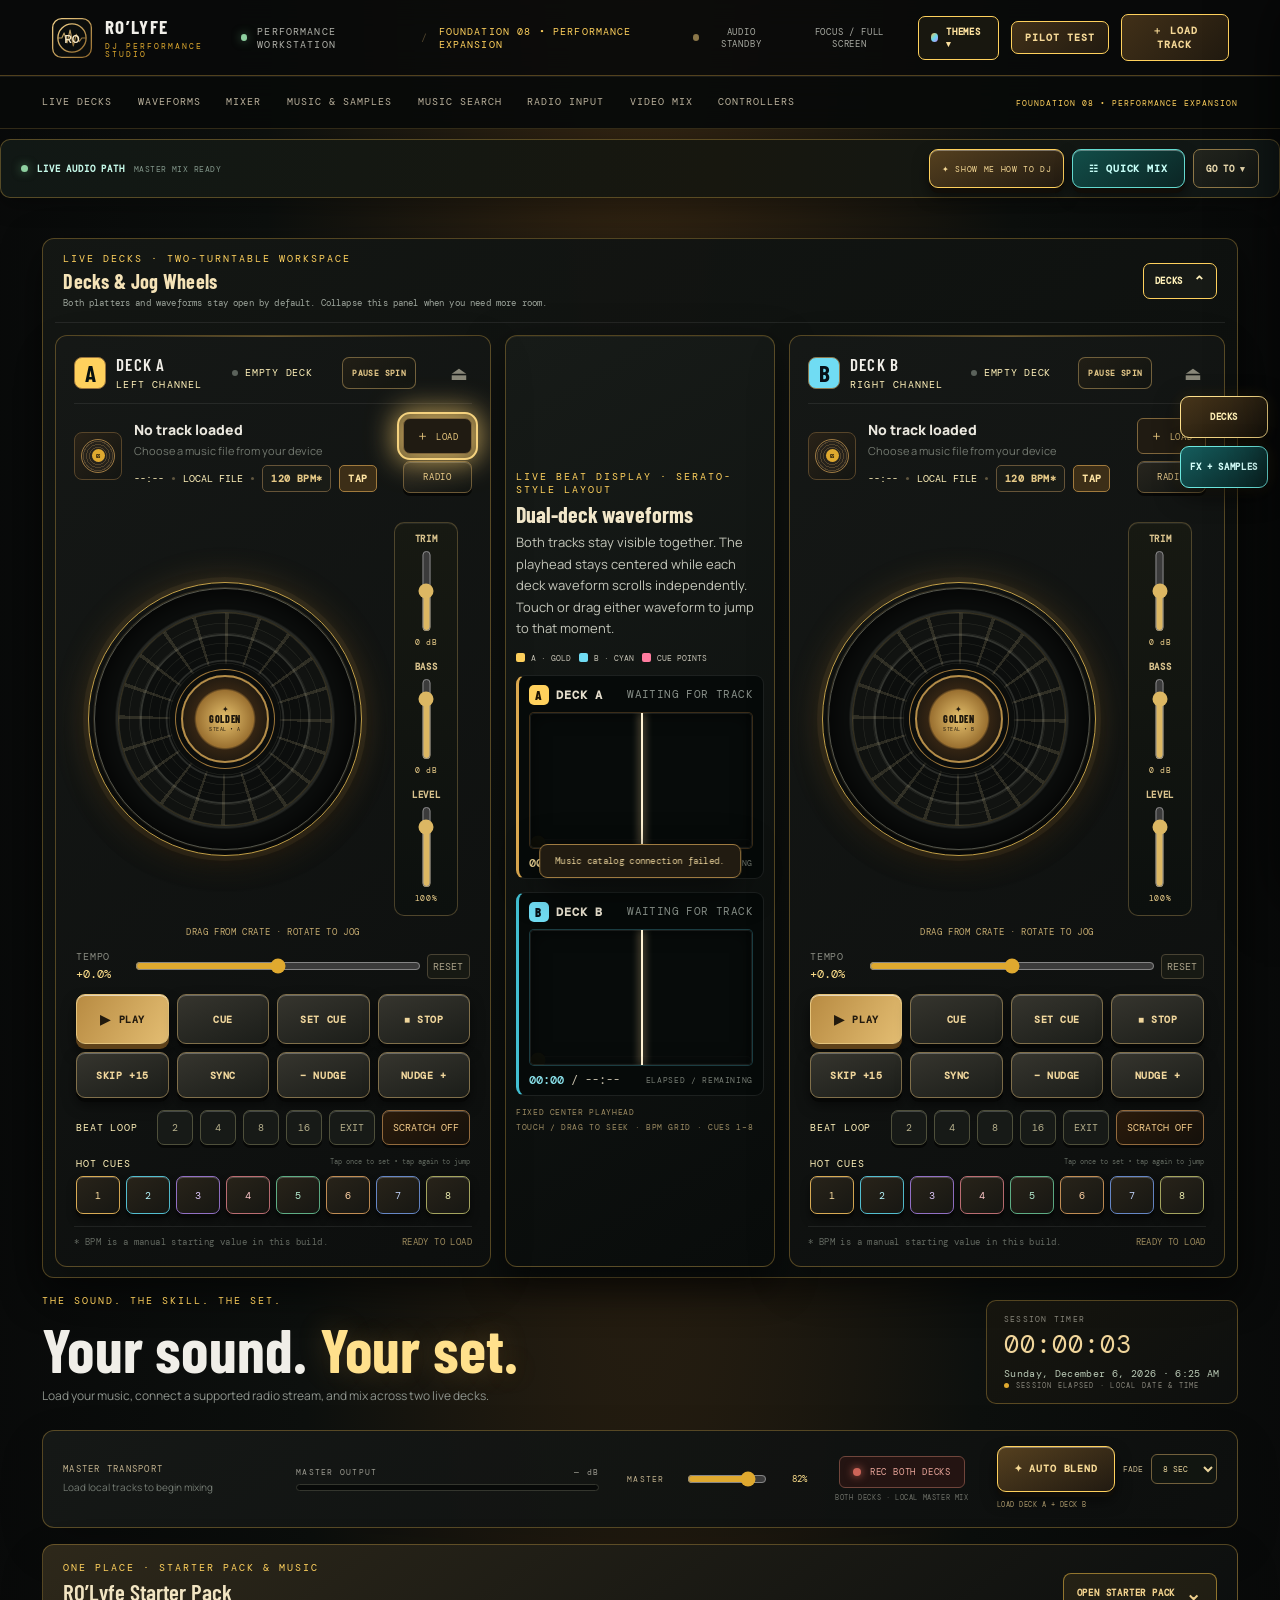
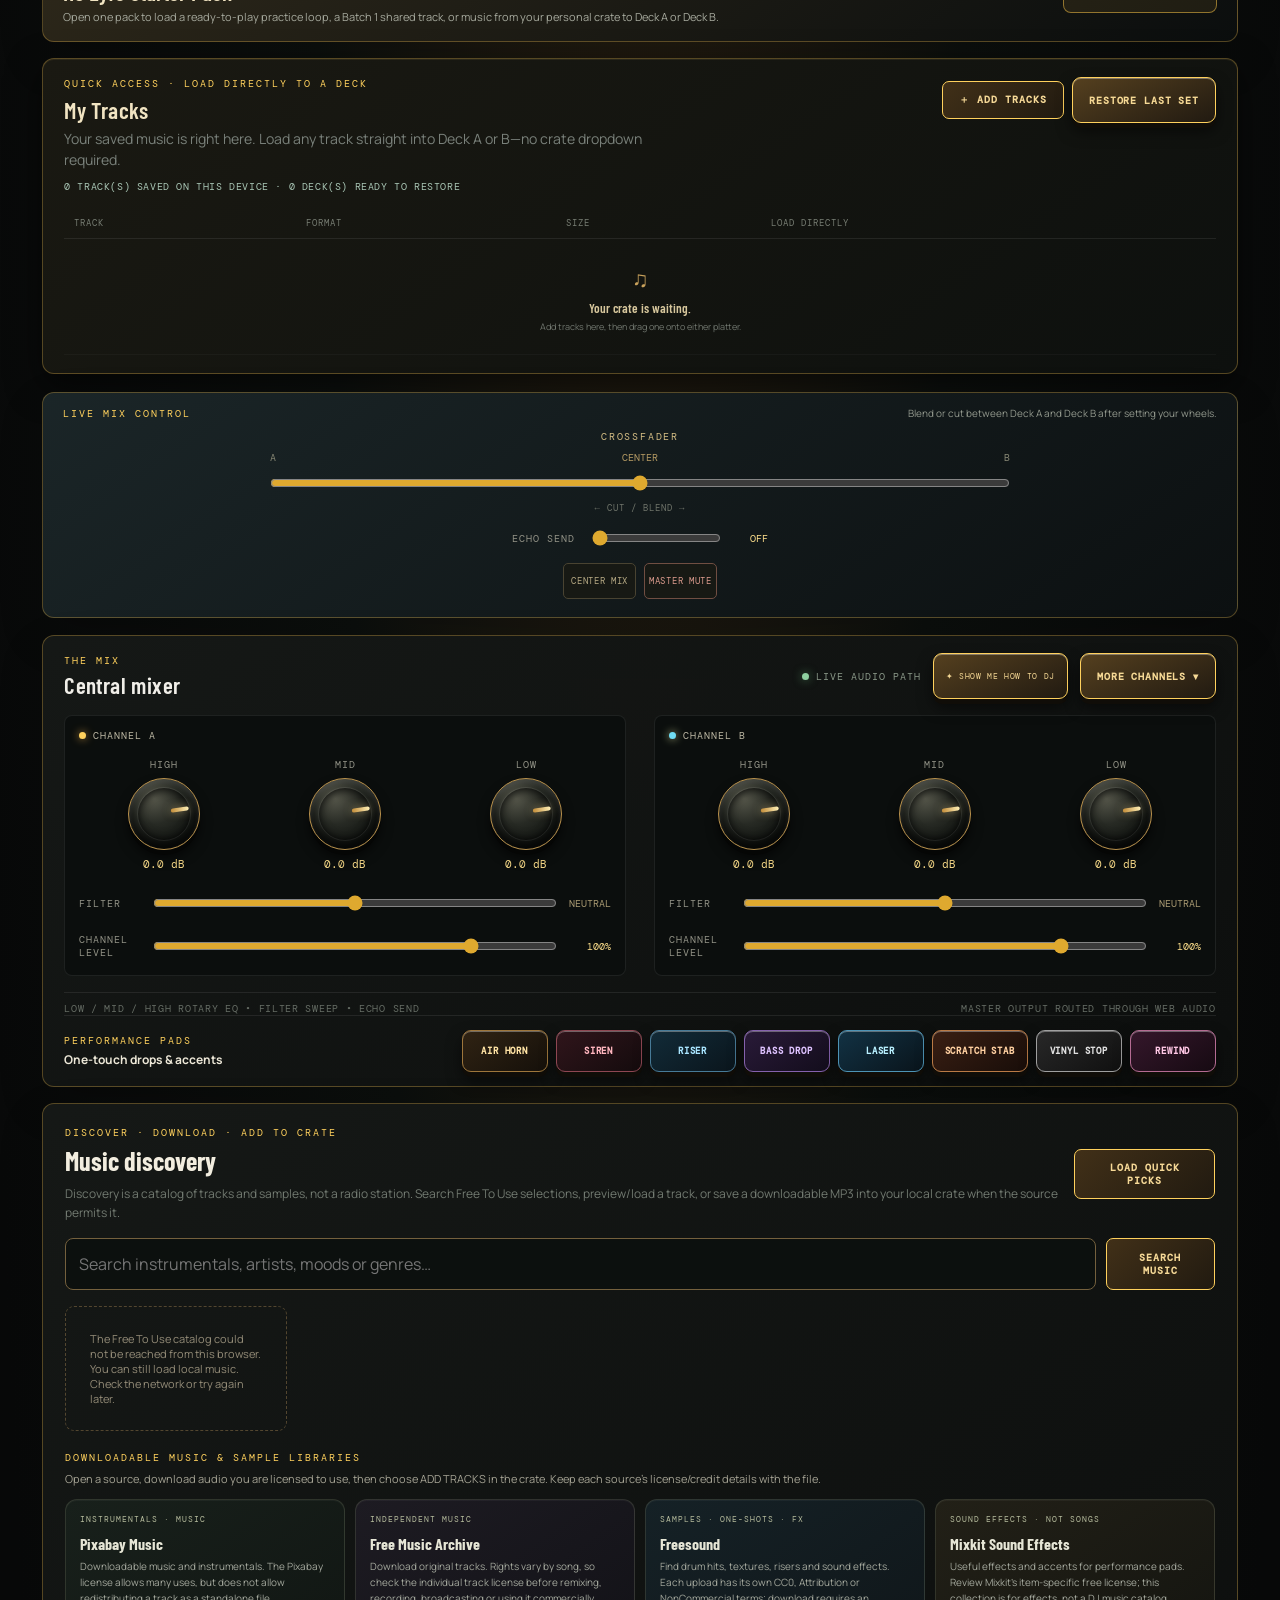
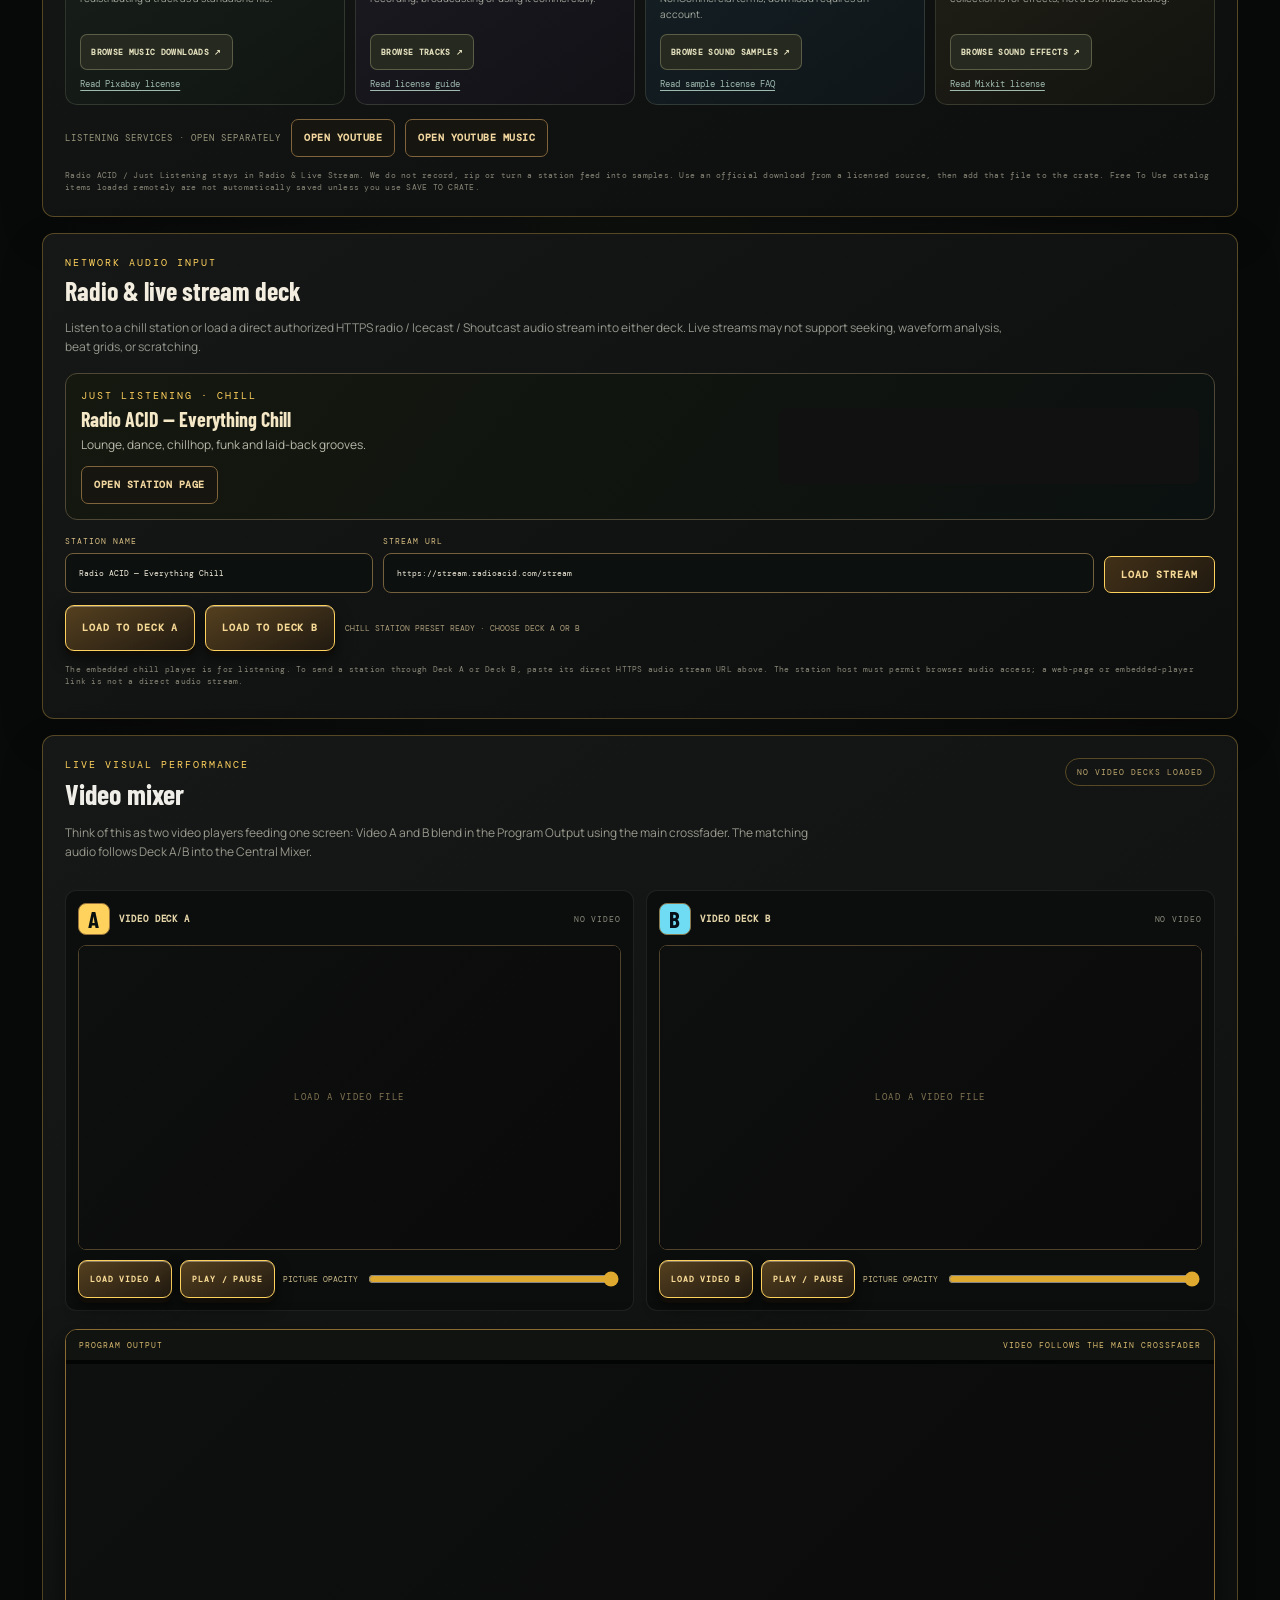
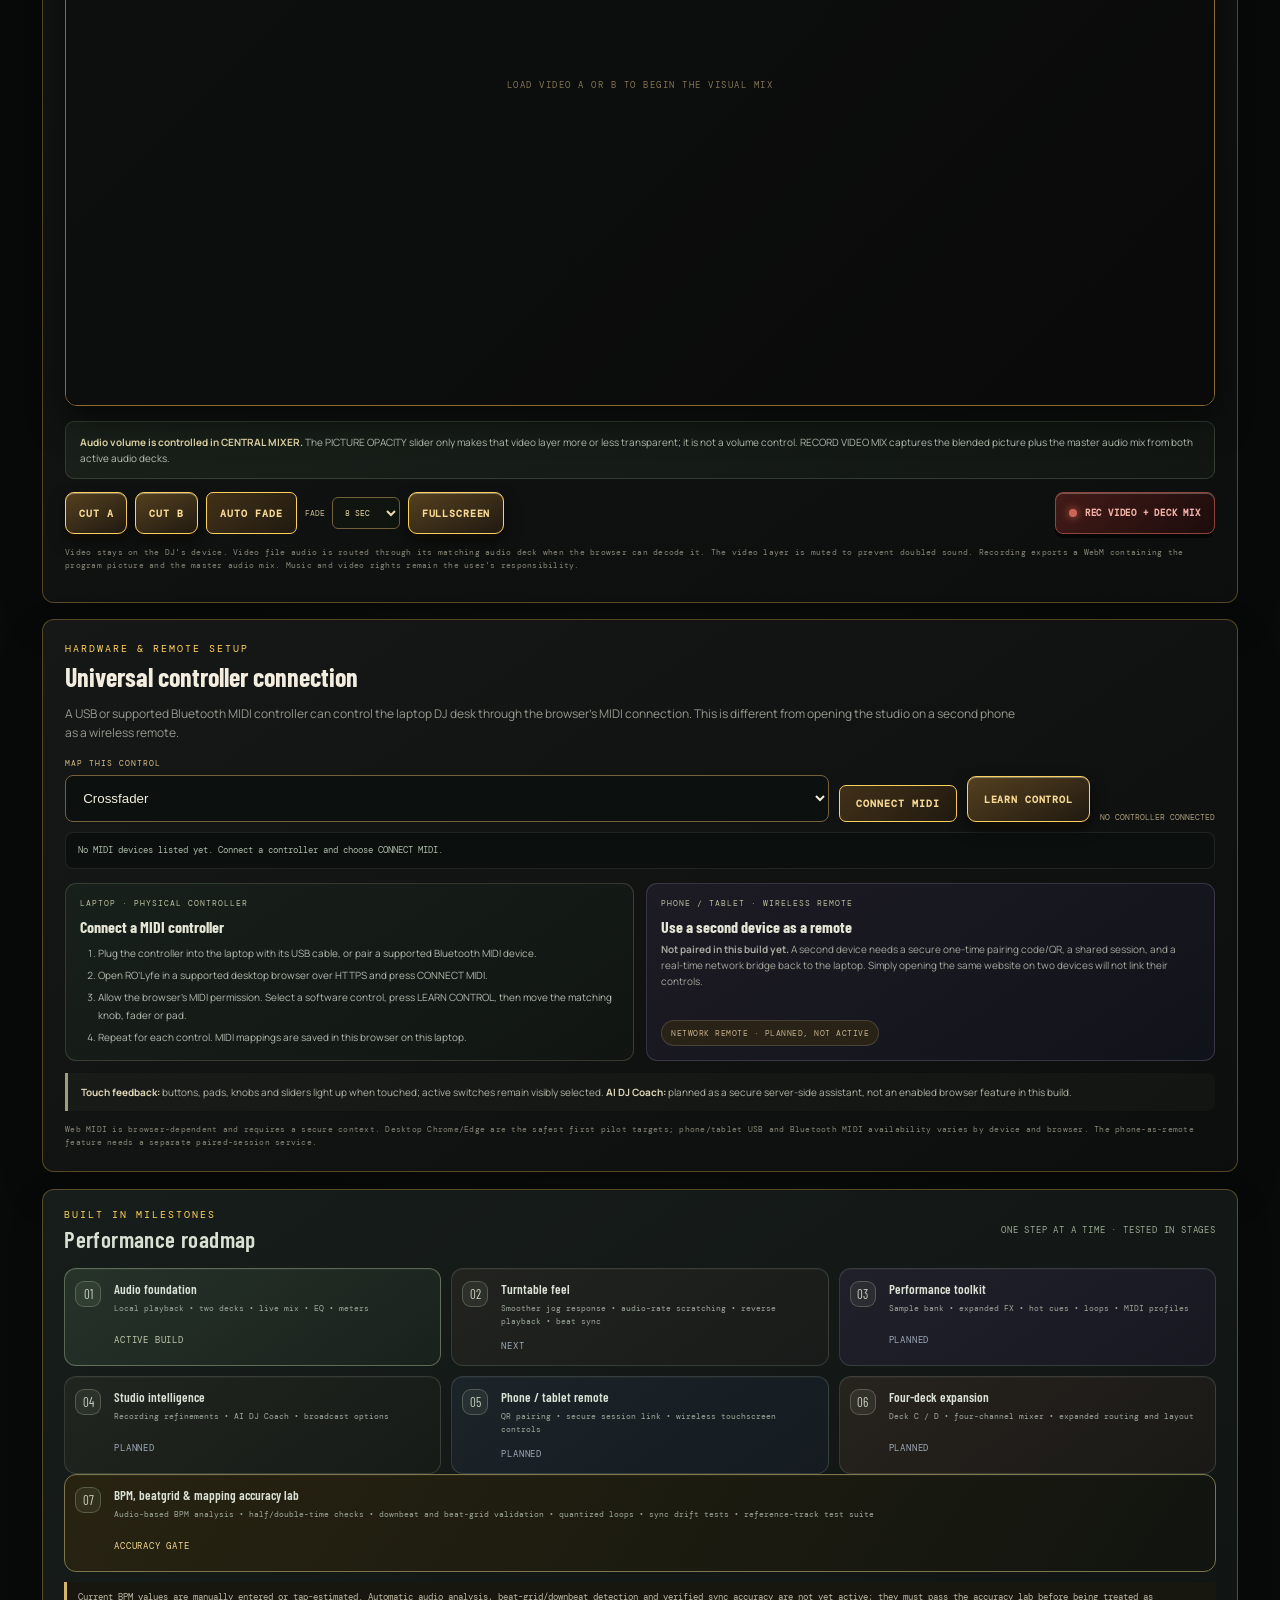
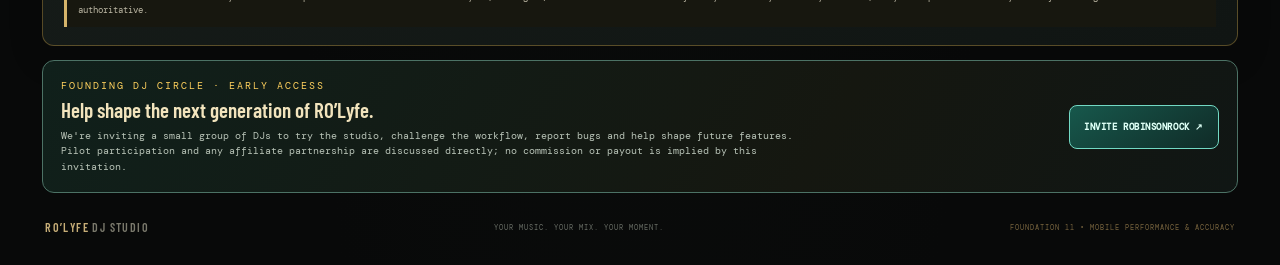
==== reset.html @ 450fb1a6 "Add safe direct-entry cache recovery page" ====
<!doctype html>
<html lang="en">
<head>
  <meta charset="UTF-8">
  <meta name="viewport" content="width=device-width, initial-scale=1, viewport-fit=cover">
  <meta http-equiv="Cache-Control" content="no-cache, no-store, must-revalidate">
  <meta name="theme-color" content="#090909">
  <title>RO’Lyfe · Refresh Studio Cache</title>
  <style>
    *{box-sizing:border-box}
    body{margin:0;min-height:100vh;display:grid;place-items:center;padding:24px;background:#090b0a;color:#f4f0e6;font:15px/1.55 system-ui,sans-serif}
    main{width:min(540px,100%);padding:28px;border:1px solid #b8914b66;border-radius:18px;background:#141713;box-shadow:0 24px 70px #0009}
    h1{margin:0 0 10px;color:#edc675;font-size:22px}
    p{color:#c7c3b8}
    small{color:#a7a294}
    #status{color:#f1d89f;font-weight:700}
  </style>
</head>
<body>
  <main>
    <h1>RO’Lyfe DJ Studio</h1>
    <p id="status">Refreshing the old studio shell…</p>
    <p>Your saved local music, recordings and crate are being preserved. This refresh clears only this studio’s old offline app cache.</p>
    <small>When complete, the full DJ workstation opens automatically.</small>
    <noscript>Please enable JavaScript, then reopen the main DJ Studio page.</noscript>
  </main>
  <script>
    (async () => {
      const status = document.getElementById('status');
      const ownPath = new URL('./', location.href).pathname;
      try {
        if ('serviceWorker' in navigator) {
          const registrations = await navigator.serviceWorker.getRegistrations();
          const owned = registrations.filter(registration => {
            try {
              const scope = new URL(registration.scope);
              return scope.origin === location.origin &&
                (scope.pathname === ownPath || scope.pathname.startsWith(ownPath));
            } catch (_) { return false; }
          });
          await Promise.all(owned.map(registration => registration.unregister()));
        }
        if ('caches' in window) {
          const prefix = 'rolyfe-dj-studio-';
          const keys = await caches.keys();
          await Promise.all(keys.filter(key => key.startsWith(prefix)).map(key => caches.delete(key)));
        }
        status.textContent = 'Old studio cache cleared. Opening your DJ workstation…';
      } catch (error) {
        console.warn('Studio cache recovery:', error);
        status.textContent = 'Cache refresh attempted. Opening your DJ workstation…';
      }

      const destination = new URL('./', location.href);
      destination.searchParams.set('studio-refresh', '20261121');
      window.setTimeout(() => location.replace(destination.href), 250);
    })();
  </script>
</body>
</html>
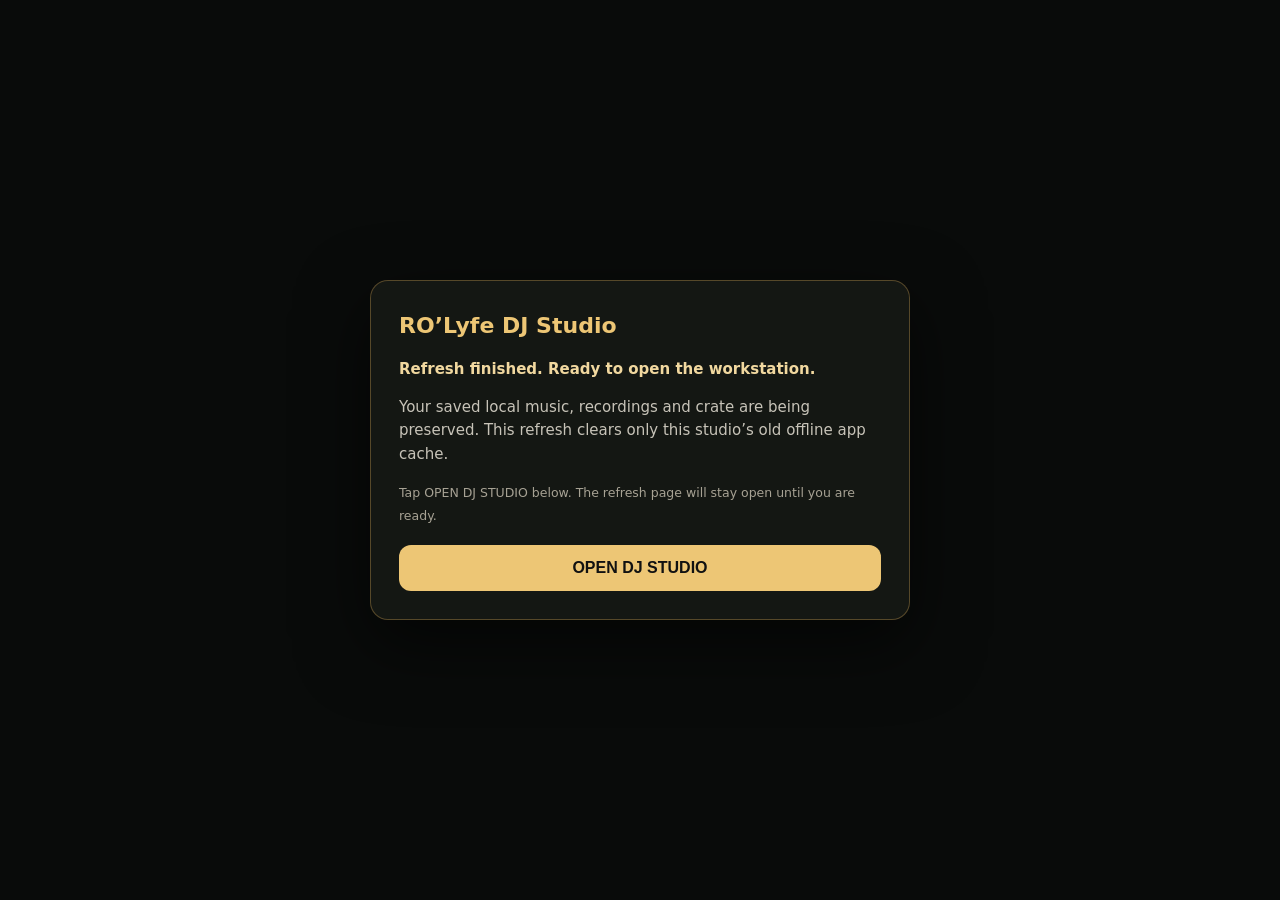
==== commit 688d5456: "Keep cache recovery visible and require explicit studio launch" ====
--- a/reset.html
+++ b/reset.html
@@ -21,7 +21,8 @@
     <h1>RO’Lyfe DJ Studio</h1>
     <p id="status">Refreshing the old studio shell…</p>
     <p>Your saved local music, recordings and crate are being preserved. This refresh clears only this studio’s old offline app cache.</p>
-    <small>When complete, the full DJ workstation opens automatically.</small>
+    <small id="details">Please keep this page open while the refresh completes.</small>
+    <button id="openStudio" type="button" style="display:none;margin-top:18px;width:100%;padding:14px;border:0;border-radius:12px;background:#edc675;color:#111;font-weight:800;font-size:16px">OPEN DJ STUDIO</button>
     <noscript>Please enable JavaScript, then reopen the main DJ Studio page.</noscript>
   </main>
   <script>
@@ -53,7 +54,12 @@
 
       const destination = new URL('./', location.href);
       destination.searchParams.set('studio-refresh', '20261121');
-      window.setTimeout(() => location.replace(destination.href), 250);
+      destination.searchParams.set('reload', String(Date.now()));
+      status.textContent = 'Refresh finished. Ready to open the workstation.';
+      document.getElementById('details').textContent = 'Tap OPEN DJ STUDIO below. The refresh page will stay open until you are ready.';
+      const button = document.getElementById('openStudio');
+      button.style.display = 'block';
+      button.addEventListener('click', () => location.replace(destination.href), { once: true });
     })();
   </script>
 </body>
